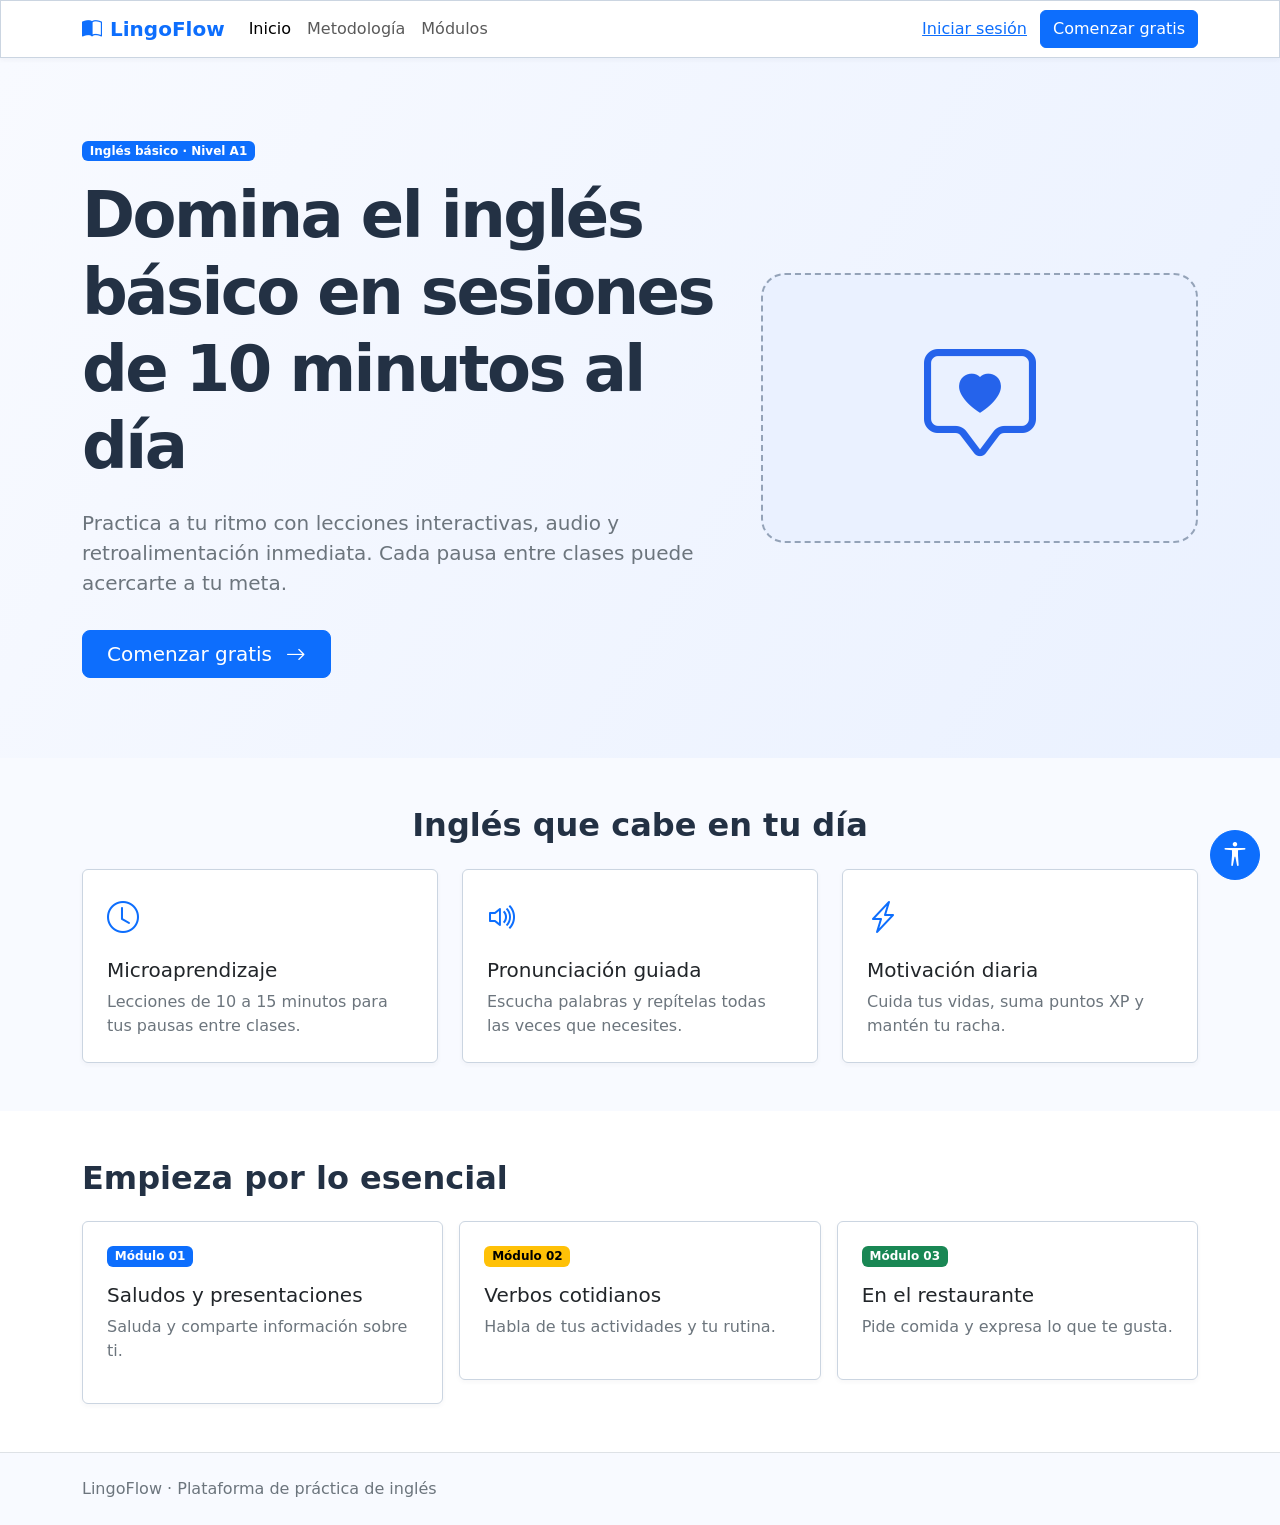
==== t2/index.html @ 1bc38477 "feat: avance t2" ====
<!doctype html>
<html lang="es"><head><meta charset="utf-8"><meta name="viewport" content="width=device-width, initial-scale=1"><title>LingoFlow | Inglés en 10 minutos</title>
<link href="https://cdn.jsdelivr.net/npm/bootstrap@5.3.3/dist/css/bootstrap.min.css" rel="stylesheet"><link href="https://cdn.jsdelivr.net/npm/bootstrap-icons@1.11.3/font/bootstrap-icons.css" rel="stylesheet">
<style>body{background:#f8faff;color:#233144;font-family:system-ui,sans-serif}.navbar,.card{border:1px solid #cbd5e1;box-shadow:0 2px 5px #2331440b}.hero{padding:5rem 0;background:linear-gradient(120deg,#f8faff,#eaf1ff)}.hero h1{font-size:clamp(2.5rem,5vw,4rem);max-width:740px;font-weight:750;letter-spacing:-.04em}.art{min-height:270px;border:2px dashed #94a3b8;border-radius:24px;display:grid;place-items:center;background:#eaf1ff;color:#2563eb;font-size:7rem}.access{position:fixed;right:20px;bottom:20px}.high-contrast{background:#000!important;color:#fff!important}.high-contrast .card,.high-contrast nav,.high-contrast footer{background:#111!important;color:#fff!important;border-color:#ff0!important}.high-contrast a:not(.btn){color:#ff0!important}</style></head>
<body><nav class="navbar navbar-expand-lg bg-white sticky-top"><div class="container-xl"><a class="navbar-brand fw-bold text-primary" href="index.html"><i class="bi bi-book-half me-2"></i>LingoFlow</a><button class="navbar-toggler" data-bs-toggle="collapse" data-bs-target="#nav" aria-label="Abrir menú"><span class="navbar-toggler-icon"></span></button><div id="nav" class="collapse navbar-collapse"><ul class="navbar-nav me-auto"><li class="nav-item"><a class="nav-link active" href="index.html">Inicio</a></li><li class="nav-item"><a class="nav-link" href="#metodo">Metodología</a></li><li class="nav-item"><a class="nav-link" href="#modulos">Módulos</a></li></ul><a class="btn btn-link" href="login.html">Iniciar sesión</a><a class="btn btn-primary" href="login.html#registro">Comenzar gratis</a></div></div></nav>
<main><section class="hero"><div class="container-xl"><div class="row align-items-center g-5"><div class="col-lg-7"><span class="badge text-bg-primary mb-3">Inglés básico · Nivel A1</span><h1>Domina el inglés básico en sesiones de 10 minutos al día</h1><p class="lead text-secondary mt-4">Practica a tu ritmo con lecciones interactivas, audio y retroalimentación inmediata. Cada pausa entre clases puede acercarte a tu meta.</p><a class="btn btn-primary btn-lg mt-3 px-4" href="login.html">Comenzar gratis <i class="bi bi-arrow-right ms-2"></i></a></div><div class="col-lg-5"><div class="art" aria-label="Ilustración de aprendizaje"><i class="bi bi-chat-square-heart"></i></div></div></div></div></section>
<section id="metodo" class="py-5"><div class="container-xl"><h2 class="fw-bold text-center mb-4">Inglés que cabe en tu día</h2><div class="row g-4"><div class="col-md-4"><article class="card p-4 h-100"><i class="bi bi-clock fs-2 text-primary"></i><h3 class="h5 mt-3">Microaprendizaje</h3><p class="text-secondary mb-0">Lecciones de 10 a 15 minutos para tus pausas entre clases.</p></article></div><div class="col-md-4"><article class="card p-4 h-100"><i class="bi bi-volume-up fs-2 text-primary"></i><h3 class="h5 mt-3">Pronunciación guiada</h3><p class="text-secondary mb-0">Escucha palabras y repítelas todas las veces que necesites.</p></article></div><div class="col-md-4"><article class="card p-4 h-100"><i class="bi bi-lightning-charge fs-2 text-primary"></i><h3 class="h5 mt-3">Motivación diaria</h3><p class="text-secondary mb-0">Cuida tus vidas, suma puntos XP y mantén tu racha.</p></article></div></div></div></section>
<section id="modulos" class="py-5 bg-white"><div class="container-xl"><h2 class="fw-bold mb-4">Empieza por lo esencial</h2><div class="row g-3"><div class="col-md-4"><div class="card p-4"><span class="badge text-bg-primary align-self-start">Módulo 01</span><h3 class="h5 mt-3">Saludos y presentaciones</h3><p class="text-secondary">Saluda y comparte información sobre ti.</p></div></div><div class="col-md-4"><div class="card p-4"><span class="badge text-bg-warning align-self-start">Módulo 02</span><h3 class="h5 mt-3">Verbos cotidianos</h3><p class="text-secondary">Habla de tus actividades y tu rutina.</p></div></div><div class="col-md-4"><div class="card p-4"><span class="badge text-bg-success align-self-start">Módulo 03</span><h3 class="h5 mt-3">En el restaurante</h3><p class="text-secondary">Pide comida y expresa lo que te gusta.</p></div></div></div></div></section></main><footer class="py-4 border-top"><div class="container-xl text-secondary">LingoFlow · Plataforma de práctica de inglés</div></footer>
<button class="btn btn-primary rounded-circle access" data-bs-toggle="offcanvas" data-bs-target="#accesibilidad" aria-label="Abrir ajustes de accesibilidad"><i class="bi bi-universal-access fs-4"></i></button><div class="offcanvas offcanvas-end" id="accesibilidad"><div class="offcanvas-header"><h2 class="h5">Accesibilidad</h2><button class="btn-close" data-bs-dismiss="offcanvas" aria-label="Cerrar"></button></div><div class="offcanvas-body"><button class="btn btn-outline-primary w-100 mb-2" id="contraste">Activar alto contraste</button><div class="btn-group w-100"><button class="btn btn-outline-secondary" id="menos">A−</button><button class="btn btn-outline-secondary" id="normal">Tamaño normal</button><button class="btn btn-outline-secondary" id="mas">A+</button></div><button class="btn btn-outline-secondary w-100 mt-2" id="foco">Resaltar foco de teclado</button><button class="btn btn-outline-secondary w-100 mt-2" id="leer">Leer pantalla</button></div></div>
<script src="https://cdn.jsdelivr.net/npm/bootstrap@5.3.3/dist/js/bootstrap.bundle.min.js"></script><script>
// Ajustes accesibles de esta página
const cuerpo=document.body, preferencias=JSON.parse(localStorage.getItem('lingo-accesibilidad')||'{}');let fuente=preferencias.fuente||100;if(preferencias.contraste)cuerpo.classList.add('high-contrast');if(preferencias.foco)cuerpo.classList.add('keyboard-focus');document.documentElement.style.fontSize=fuente+'%';
document.querySelector('#contraste').onclick=()=>{cuerpo.classList.toggle('high-contrast');preferencias.contraste=cuerpo.classList.contains('high-contrast');localStorage.setItem('lingo-accesibilidad',JSON.stringify(preferencias))};document.querySelector('#foco').onclick=()=>{cuerpo.classList.toggle('keyboard-focus');preferencias.foco=cuerpo.classList.contains('keyboard-focus');localStorage.setItem('lingo-accesibilidad',JSON.stringify(preferencias))};document.querySelector('#mas').onclick=()=>cambiarFuente(15);document.querySelector('#menos').onclick=()=>cambiarFuente(-15);document.querySelector('#normal').onclick=()=>{fuente=100;guardarFuente()};function cambiarFuente(cambio){fuente=Math.max(100,Math.min(130,fuente+cambio));guardarFuente()}function guardarFuente(){document.documentElement.style.fontSize=fuente+'%';preferencias.fuente=fuente;localStorage.setItem('lingo-accesibilidad',JSON.stringify(preferencias))}document.querySelector('#leer').onclick=()=>{if(!window.speechSynthesis)return alert('La lectura de voz no está disponible.');const voz=new SpeechSynthesisUtterance(document.querySelector('main').innerText);voz.lang='es-ES';speechSynthesis.speak(voz)};
</script><style>.keyboard-focus :focus-visible{outline:3px solid #f97316!important;outline-offset:3px}</style></body></html>
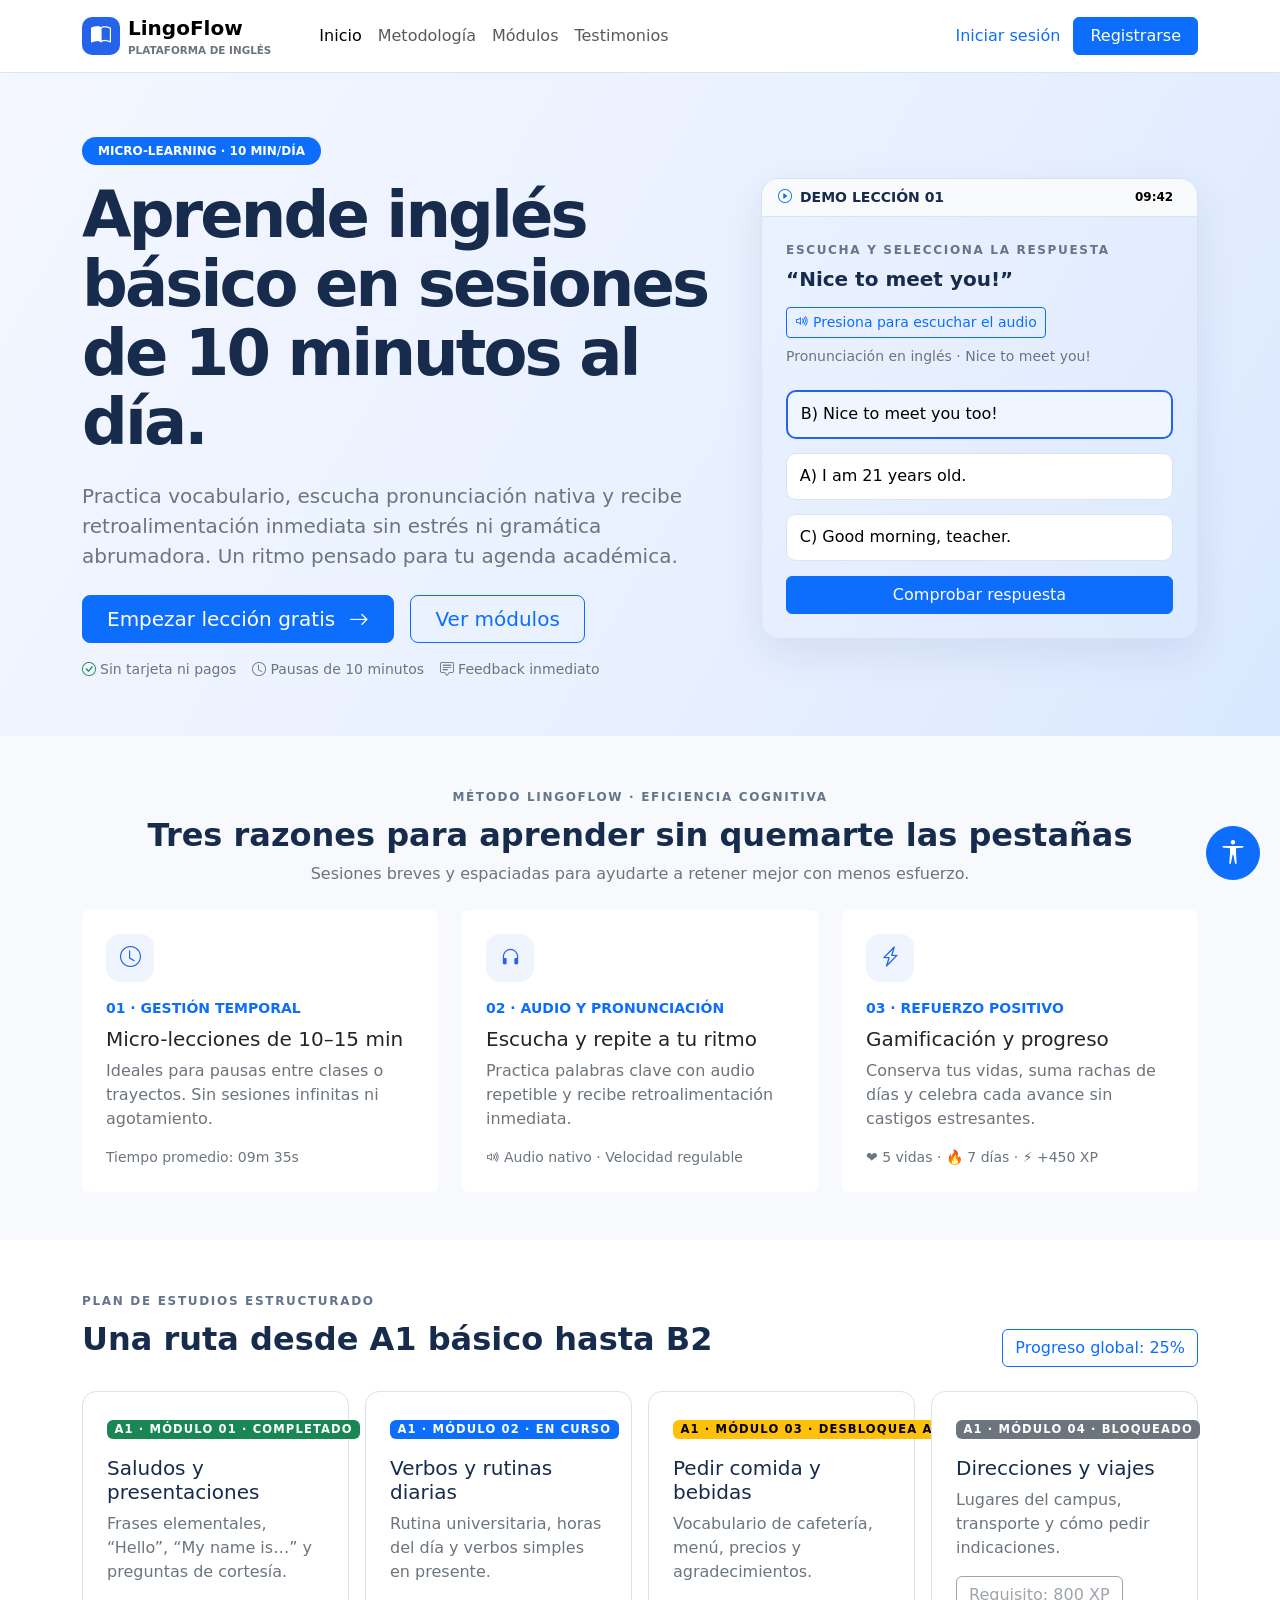
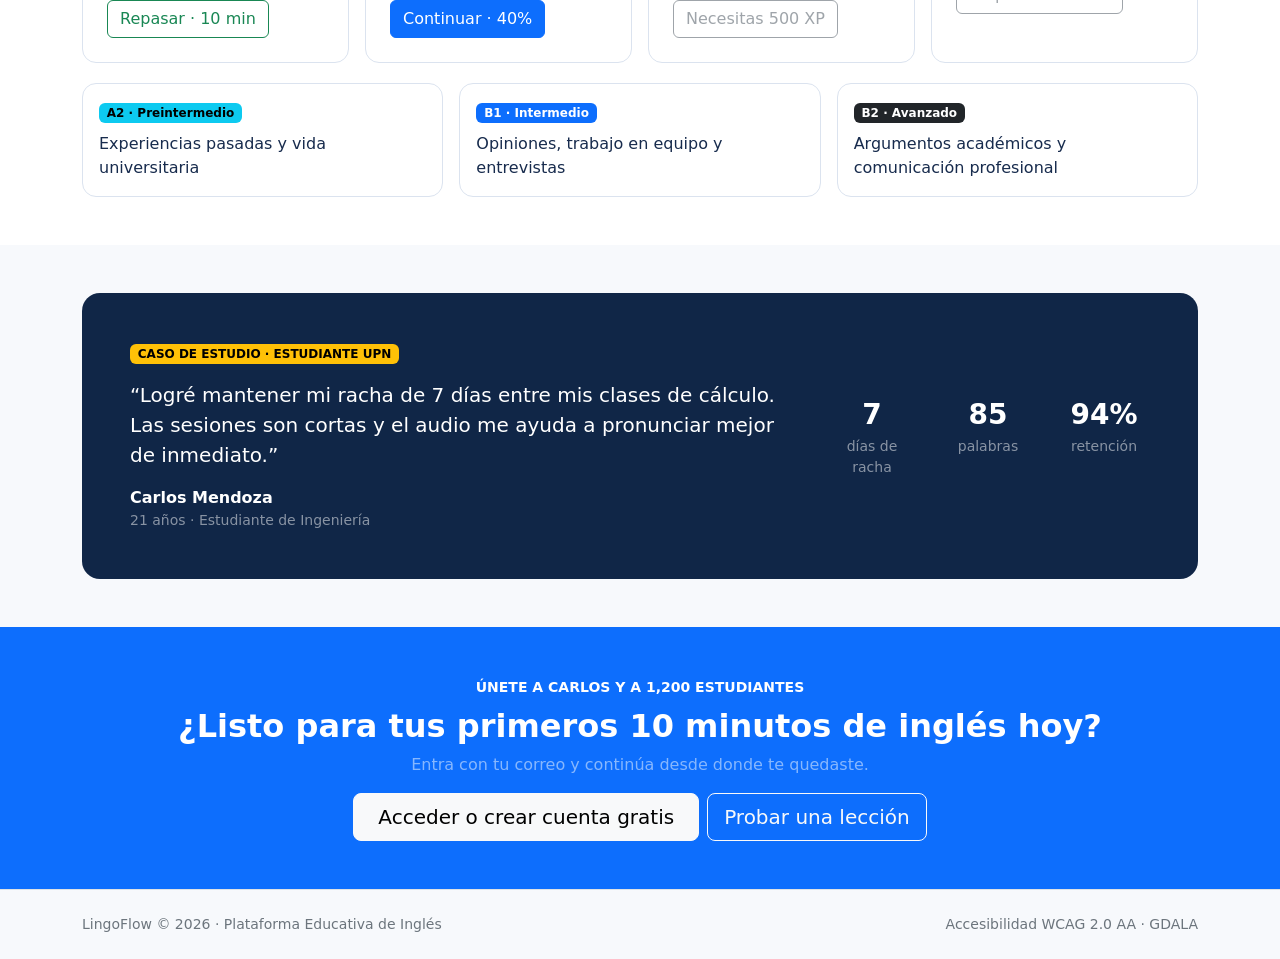
==== commit fb8b12a3: "feat: t2 modificacion de la pagina acorde al diseño y las mejoras de testting" ====
--- a/t2/index.html
+++ b/t2/index.html
@@ -1,14 +1,651 @@
 <!doctype html>
-<html lang="es"><head><meta charset="utf-8"><meta name="viewport" content="width=device-width, initial-scale=1"><title>LingoFlow | Inglés en 10 minutos</title>
-<link href="https://cdn.jsdelivr.net/npm/bootstrap@5.3.3/dist/css/bootstrap.min.css" rel="stylesheet"><link href="https://cdn.jsdelivr.net/npm/bootstrap-icons@1.11.3/font/bootstrap-icons.css" rel="stylesheet">
-<style>body{background:#f8faff;color:#233144;font-family:system-ui,sans-serif}.navbar,.card{border:1px solid #cbd5e1;box-shadow:0 2px 5px #2331440b}.hero{padding:5rem 0;background:linear-gradient(120deg,#f8faff,#eaf1ff)}.hero h1{font-size:clamp(2.5rem,5vw,4rem);max-width:740px;font-weight:750;letter-spacing:-.04em}.art{min-height:270px;border:2px dashed #94a3b8;border-radius:24px;display:grid;place-items:center;background:#eaf1ff;color:#2563eb;font-size:7rem}.access{position:fixed;right:20px;bottom:20px}.high-contrast{background:#000!important;color:#fff!important}.high-contrast .card,.high-contrast nav,.high-contrast footer{background:#111!important;color:#fff!important;border-color:#ff0!important}.high-contrast a:not(.btn){color:#ff0!important}</style></head>
-<body><nav class="navbar navbar-expand-lg bg-white sticky-top"><div class="container-xl"><a class="navbar-brand fw-bold text-primary" href="index.html"><i class="bi bi-book-half me-2"></i>LingoFlow</a><button class="navbar-toggler" data-bs-toggle="collapse" data-bs-target="#nav" aria-label="Abrir menú"><span class="navbar-toggler-icon"></span></button><div id="nav" class="collapse navbar-collapse"><ul class="navbar-nav me-auto"><li class="nav-item"><a class="nav-link active" href="index.html">Inicio</a></li><li class="nav-item"><a class="nav-link" href="#metodo">Metodología</a></li><li class="nav-item"><a class="nav-link" href="#modulos">Módulos</a></li></ul><a class="btn btn-link" href="login.html">Iniciar sesión</a><a class="btn btn-primary" href="login.html#registro">Comenzar gratis</a></div></div></nav>
-<main><section class="hero"><div class="container-xl"><div class="row align-items-center g-5"><div class="col-lg-7"><span class="badge text-bg-primary mb-3">Inglés básico · Nivel A1</span><h1>Domina el inglés básico en sesiones de 10 minutos al día</h1><p class="lead text-secondary mt-4">Practica a tu ritmo con lecciones interactivas, audio y retroalimentación inmediata. Cada pausa entre clases puede acercarte a tu meta.</p><a class="btn btn-primary btn-lg mt-3 px-4" href="login.html">Comenzar gratis <i class="bi bi-arrow-right ms-2"></i></a></div><div class="col-lg-5"><div class="art" aria-label="Ilustración de aprendizaje"><i class="bi bi-chat-square-heart"></i></div></div></div></div></section>
-<section id="metodo" class="py-5"><div class="container-xl"><h2 class="fw-bold text-center mb-4">Inglés que cabe en tu día</h2><div class="row g-4"><div class="col-md-4"><article class="card p-4 h-100"><i class="bi bi-clock fs-2 text-primary"></i><h3 class="h5 mt-3">Microaprendizaje</h3><p class="text-secondary mb-0">Lecciones de 10 a 15 minutos para tus pausas entre clases.</p></article></div><div class="col-md-4"><article class="card p-4 h-100"><i class="bi bi-volume-up fs-2 text-primary"></i><h3 class="h5 mt-3">Pronunciación guiada</h3><p class="text-secondary mb-0">Escucha palabras y repítelas todas las veces que necesites.</p></article></div><div class="col-md-4"><article class="card p-4 h-100"><i class="bi bi-lightning-charge fs-2 text-primary"></i><h3 class="h5 mt-3">Motivación diaria</h3><p class="text-secondary mb-0">Cuida tus vidas, suma puntos XP y mantén tu racha.</p></article></div></div></div></section>
-<section id="modulos" class="py-5 bg-white"><div class="container-xl"><h2 class="fw-bold mb-4">Empieza por lo esencial</h2><div class="row g-3"><div class="col-md-4"><div class="card p-4"><span class="badge text-bg-primary align-self-start">Módulo 01</span><h3 class="h5 mt-3">Saludos y presentaciones</h3><p class="text-secondary">Saluda y comparte información sobre ti.</p></div></div><div class="col-md-4"><div class="card p-4"><span class="badge text-bg-warning align-self-start">Módulo 02</span><h3 class="h5 mt-3">Verbos cotidianos</h3><p class="text-secondary">Habla de tus actividades y tu rutina.</p></div></div><div class="col-md-4"><div class="card p-4"><span class="badge text-bg-success align-self-start">Módulo 03</span><h3 class="h5 mt-3">En el restaurante</h3><p class="text-secondary">Pide comida y expresa lo que te gusta.</p></div></div></div></div></section></main><footer class="py-4 border-top"><div class="container-xl text-secondary">LingoFlow · Plataforma de práctica de inglés</div></footer>
-<button class="btn btn-primary rounded-circle access" data-bs-toggle="offcanvas" data-bs-target="#accesibilidad" aria-label="Abrir ajustes de accesibilidad"><i class="bi bi-universal-access fs-4"></i></button><div class="offcanvas offcanvas-end" id="accesibilidad"><div class="offcanvas-header"><h2 class="h5">Accesibilidad</h2><button class="btn-close" data-bs-dismiss="offcanvas" aria-label="Cerrar"></button></div><div class="offcanvas-body"><button class="btn btn-outline-primary w-100 mb-2" id="contraste">Activar alto contraste</button><div class="btn-group w-100"><button class="btn btn-outline-secondary" id="menos">A−</button><button class="btn btn-outline-secondary" id="normal">Tamaño normal</button><button class="btn btn-outline-secondary" id="mas">A+</button></div><button class="btn btn-outline-secondary w-100 mt-2" id="foco">Resaltar foco de teclado</button><button class="btn btn-outline-secondary w-100 mt-2" id="leer">Leer pantalla</button></div></div>
-<script src="https://cdn.jsdelivr.net/npm/bootstrap@5.3.3/dist/js/bootstrap.bundle.min.js"></script><script>
-// Ajustes accesibles de esta página
-const cuerpo=document.body, preferencias=JSON.parse(localStorage.getItem('lingo-accesibilidad')||'{}');let fuente=preferencias.fuente||100;if(preferencias.contraste)cuerpo.classList.add('high-contrast');if(preferencias.foco)cuerpo.classList.add('keyboard-focus');document.documentElement.style.fontSize=fuente+'%';
-document.querySelector('#contraste').onclick=()=>{cuerpo.classList.toggle('high-contrast');preferencias.contraste=cuerpo.classList.contains('high-contrast');localStorage.setItem('lingo-accesibilidad',JSON.stringify(preferencias))};document.querySelector('#foco').onclick=()=>{cuerpo.classList.toggle('keyboard-focus');preferencias.foco=cuerpo.classList.contains('keyboard-focus');localStorage.setItem('lingo-accesibilidad',JSON.stringify(preferencias))};document.querySelector('#mas').onclick=()=>cambiarFuente(15);document.querySelector('#menos').onclick=()=>cambiarFuente(-15);document.querySelector('#normal').onclick=()=>{fuente=100;guardarFuente()};function cambiarFuente(cambio){fuente=Math.max(100,Math.min(130,fuente+cambio));guardarFuente()}function guardarFuente(){document.documentElement.style.fontSize=fuente+'%';preferencias.fuente=fuente;localStorage.setItem('lingo-accesibilidad',JSON.stringify(preferencias))}document.querySelector('#leer').onclick=()=>{if(!window.speechSynthesis)return alert('La lectura de voz no está disponible.');const voz=new SpeechSynthesisUtterance(document.querySelector('main').innerText);voz.lang='es-ES';speechSynthesis.speak(voz)};
-</script><style>.keyboard-focus :focus-visible{outline:3px solid #f97316!important;outline-offset:3px}</style></body></html>
+<html lang="es">
+  <head>
+    <meta charset="utf-8" />
+    <meta name="viewport" content="width=device-width, initial-scale=1" />
+    <title>LingoFlow | Inglés en micro sesiones</title>
+    <link
+      href="https://cdn.jsdelivr.net/npm/bootstrap@5.3.3/dist/css/bootstrap.min.css"
+      rel="stylesheet"
+    />
+    <link
+      href="https://cdn.jsdelivr.net/npm/bootstrap-icons@1.11.3/font/bootstrap-icons.css"
+      rel="stylesheet"
+    />
+    <style>
+      :root {
+        --ink: #172b4d;
+        --blue: #2563eb;
+        --paper: #f7f9fc;
+        --line: #dbe3ef;
+      }
+      body {
+        background: var(--paper);
+        color: var(--ink);
+        font-family: system-ui, sans-serif;
+      }
+      .navbar {
+        background: #fff;
+        border-bottom: 1px solid var(--line);
+      }
+      .brand-icon {
+        width: 38px;
+        height: 38px;
+        display: inline-grid;
+        place-items: center;
+        background: var(--blue);
+        color: #fff;
+        border-radius: 10px;
+      }
+      .hero {
+        background: linear-gradient(120deg, #f4f7ff, #e7efff 65%, #d9e8ff);
+        padding: 4rem 0 3.5rem;
+      }
+      .hero h1 {
+        font-size: clamp(2.5rem, 5vw, 4rem);
+        font-weight: 750;
+        line-height: 1.08;
+        letter-spacing: -0.045em;
+      }
+      .hero .lead {
+        max-width: 660px;
+      }
+      .demo-card {
+        border: 1px solid #d9e2ee;
+        box-shadow: 0 14px 40px #23426c18;
+        border-radius: 18px;
+      }
+      .demo-top {
+        background: #f8fafc;
+        border-bottom: 1px solid var(--line);
+      }
+      .exercise-choice {
+        border: 1px solid var(--line);
+        border-radius: 10px;
+        padding: 0.65rem 0.8rem;
+        margin: 0.45rem 0;
+        background: #fff;
+      }
+      .exercise-choice.active {
+        border: 2px solid var(--blue);
+        background: #eff6ff;
+      }
+      .section-label {
+        font-size: 0.75rem;
+        letter-spacing: 0.14em;
+        font-weight: 700;
+        color: #64748b;
+      }
+      .benefit-icon {
+        height: 48px;
+        width: 48px;
+        display: grid;
+        place-items: center;
+        border-radius: 14px;
+        background: #eff4ff;
+        color: var(--blue);
+        font-size: 1.3rem;
+      }
+      .module-card {
+        border: 1px solid var(--line);
+        border-radius: 14px;
+        background: #fff;
+      }
+      .level-chip {
+        font-size: 0.72rem;
+        letter-spacing: 0.1em;
+      }
+      .testimonial {
+        background: #102647;
+        color: #fff;
+        border-radius: 18px;
+      }
+      .access {
+        position: fixed;
+        right: 1.25rem;
+        bottom: 1.25rem;
+        z-index: 10;
+        width: 54px;
+        height: 54px;
+      }
+      .high-contrast {
+        background: #000 !important;
+        color: #fff !important;
+      }
+      .high-contrast .card,
+      .high-contrast nav,
+      .high-contrast footer,
+      .high-contrast .offcanvas {
+        background: #111 !important;
+        color: #fff !important;
+        border-color: #ff0 !important;
+      }
+      .high-contrast a:not(.btn) {
+        color: #ff0 !important;
+      }
+      .keyboard-focus :focus-visible {
+        outline: 3px solid #2563eb !important;
+        outline-offset: 2px;
+      }
+      .modo-oscuro {
+        background: #0f172a !important;
+        color: #fff !important;
+      }
+      .modo-oscuro .card,
+      .modo-oscuro nav,
+      .modo-oscuro footer,
+      .modo-oscuro .offcanvas {
+        background: #1e293b !important;
+        color: #fff !important;
+        border-color: #475569 !important;
+      }
+      .modo-oscuro .text-secondary {
+        color: #cbd5e1 !important;
+      }
+      @media (max-width: 767px) {
+        .hero {
+          padding: 3rem 0;
+        }
+        .demo-card {
+          margin-top: 1rem;
+        }
+      }
+    </style>
+  </head>
+  <body>
+    <nav class="navbar navbar-expand-lg sticky-top">
+      <div class="container-xl">
+        <a
+          class="navbar-brand fw-bold d-flex align-items-center gap-2"
+          href="index.html"
+          id="logoLingo"
+          ><span class="brand-icon"><i class="bi bi-book-half"></i></span
+          ><span
+            >LingoFlow<small
+              class="d-block text-secondary"
+              style="font-size: 0.65rem"
+              >PLATAFORMA DE INGLÉS</small
+            ></span
+          ></a
+        >
+        <button
+          class="navbar-toggler"
+          data-bs-toggle="collapse"
+          data-bs-target="#menu"
+          aria-label="Abrir navegación"
+        >
+          <span class="navbar-toggler-icon"></span>
+        </button>
+        <div class="collapse navbar-collapse" id="menu">
+          <ul class="navbar-nav me-auto ms-lg-4" id="menuPublico">
+            <li class="nav-item">
+              <a class="nav-link active" href="index.html">Inicio</a>
+            </li>
+            <li class="nav-item">
+              <a class="nav-link" href="#metodo">Metodología</a>
+            </li>
+            <li class="nav-item">
+              <a class="nav-link" href="#modulos">Módulos</a>
+            </li>
+            <li class="nav-item">
+              <a class="nav-link" href="#testimonio">Testimonios</a>
+            </li>
+          </ul>
+          <ul class="navbar-nav me-auto ms-lg-4 d-none" id="menuPrivado">
+            <li class="nav-item">
+              <a class="nav-link" href="dashboard.html">Mi progreso</a>
+            </li>
+            <li class="nav-item">
+              <a class="nav-link" href="perfil.html">Perfil</a>
+            </li>
+          </ul>
+          <div id="accionesPublicas">
+            <a class="btn btn-link text-decoration-none" href="login.html"
+              >Iniciar sesión</a
+            ><a class="btn btn-primary px-3" href="login.html#registro"
+              >Registrarse</a
+            >
+          </div>
+          <div id="accionesPrivadas" class="d-none align-items-center gap-2">
+            <span
+              id="saludoUsuario"
+              class="small fw-semibold text-secondary"
+            ></span
+            ><button id="cerrarSesion" class="btn btn-outline-primary btn-sm">
+              Salir
+            </button>
+          </div>
+        </div>
+      </div>
+    </nav>
+    <main>
+      <section class="hero">
+        <div class="container-xl">
+          <div class="row align-items-center g-5">
+            <div class="col-lg-7">
+              <span class="badge text-bg-primary rounded-pill px-3 py-2 mb-3"
+                >MICRO-LEARNING · 10 MIN/DÍA</span
+              >
+              <h1>Aprende inglés básico en sesiones de 10 minutos al día.</h1>
+              <p class="lead text-secondary mt-4">
+                Practica vocabulario, escucha pronunciación nativa y recibe
+                retroalimentación inmediata sin estrés ni gramática abrumadora.
+                Un ritmo pensado para tu agenda académica.
+              </p>
+              <div class="d-flex flex-wrap gap-3 mt-4">
+                <a class="btn btn-primary btn-lg px-4" href="login.html"
+                  >Empezar lección gratis
+                  <i class="bi bi-arrow-right ms-2"></i></a
+                ><a class="btn btn-outline-primary btn-lg px-4" href="#modulos"
+                  >Ver módulos</a
+                >
+              </div>
+              <div class="d-flex flex-wrap gap-3 text-secondary small mt-3">
+                <span
+                  ><i class="bi bi-check-circle text-success me-1"></i>Sin
+                  tarjeta ni pagos</span
+                ><span
+                  ><i class="bi bi-clock me-1"></i>Pausas de 10 minutos</span
+                ><span
+                  ><i class="bi bi-chat-square-text me-1"></i>Feedback
+                  inmediato</span
+                >
+              </div>
+            </div>
+            <div class="col-lg-5">
+              <article class="demo-card overflow-hidden">
+                <div
+                  class="demo-top d-flex justify-content-between align-items-center px-3 py-2"
+                >
+                  <strong class="small"
+                    ><i class="bi bi-play-circle text-primary me-2"></i>DEMO
+                    LECCIÓN 01</strong
+                  ><span class="badge text-bg-light">09:42</span>
+                </div>
+                <div class="p-4">
+                  <div class="section-label mb-2">
+                    ESCUCHA Y SELECCIONA LA RESPUESTA
+                  </div>
+                  <h2 class="h5 fw-bold">“Nice to meet you!”</h2>
+                  <button
+                    class="btn btn-outline-primary btn-sm my-2"
+                    id="demoAudio"
+                  >
+                    <i class="bi bi-volume-up me-1"></i>Presiona para escuchar
+                    el audio
+                  </button>
+                  <div id="demoStatus" class="small text-secondary">
+                    Pronunciación en inglés · Nice to meet you!
+                  </div>
+                  <div class="mt-3">
+                    <button class="exercise-choice active w-100 text-start">
+                      B) Nice to meet you too!</button
+                    ><button class="exercise-choice w-100 text-start">
+                      A) I am 21 years old.</button
+                    ><button class="exercise-choice w-100 text-start">
+                      C) Good morning, teacher.
+                    </button>
+                  </div>
+                  <a
+                    href="dashboard.html#catalogo"
+                    class="btn btn-primary w-100 mt-2"
+                    >Comprobar respuesta</a
+                  >
+                </div>
+              </article>
+            </div>
+          </div>
+        </div>
+      </section>
+      <section id="metodo" class="py-5">
+        <div class="container-xl">
+          <div class="text-center mb-4">
+            <span class="section-label"
+              >MÉTODO LINGOFLOW · EFICIENCIA COGNITIVA</span
+            >
+            <h2 class="fw-bold mt-2">
+              Tres razones para aprender sin quemarte las pestañas
+            </h2>
+            <p class="text-secondary">
+              Sesiones breves y espaciadas para ayudarte a retener mejor con
+              menos esfuerzo.
+            </p>
+          </div>
+          <div class="row g-4">
+            <div class="col-md-4">
+              <article class="card border-0 p-4 h-100">
+                <div class="benefit-icon"><i class="bi bi-clock"></i></div>
+                <span class="small fw-bold text-primary mt-3"
+                  >01 · GESTIÓN TEMPORAL</span
+                >
+                <h3 class="h5 mt-2">Micro-lecciones de 10–15 min</h3>
+                <p class="text-secondary">
+                  Ideales para pausas entre clases o trayectos. Sin sesiones
+                  infinitas ni agotamiento.
+                </p>
+                <span class="small text-secondary mt-auto"
+                  >Tiempo promedio: 09m 35s</span
+                >
+              </article>
+            </div>
+            <div class="col-md-4">
+              <article class="card border-0 p-4 h-100">
+                <div class="benefit-icon"><i class="bi bi-headphones"></i></div>
+                <span class="small fw-bold text-primary mt-3"
+                  >02 · AUDIO Y PRONUNCIACIÓN</span
+                >
+                <h3 class="h5 mt-2">Escucha y repite a tu ritmo</h3>
+                <p class="text-secondary">
+                  Practica palabras clave con audio repetible y recibe
+                  retroalimentación inmediata.
+                </p>
+                <span class="small text-secondary mt-auto"
+                  ><i class="bi bi-volume-up me-1"></i>Audio nativo · Velocidad
+                  regulable</span
+                >
+              </article>
+            </div>
+            <div class="col-md-4">
+              <article class="card border-0 p-4 h-100">
+                <div class="benefit-icon">
+                  <i class="bi bi-lightning-charge"></i>
+                </div>
+                <span class="small fw-bold text-primary mt-3"
+                  >03 · REFUERZO POSITIVO</span
+                >
+                <h3 class="h5 mt-2">Gamificación y progreso</h3>
+                <p class="text-secondary">
+                  Conserva tus vidas, suma rachas de días y celebra cada avance
+                  sin castigos estresantes.
+                </p>
+                <span class="small text-secondary mt-auto"
+                  >❤️ 5 vidas · 🔥 7 días · ⚡ +450 XP</span
+                >
+              </article>
+            </div>
+          </div>
+        </div>
+      </section>
+      <section id="modulos" class="py-5 bg-white">
+        <div class="container-xl">
+          <div
+            class="d-flex flex-wrap justify-content-between align-items-end mb-4"
+          >
+            <div>
+              <span class="section-label">PLAN DE ESTUDIOS ESTRUCTURADO</span>
+              <h2 class="fw-bold mt-2">Una ruta desde A1 básico hasta B2</h2>
+            </div>
+            <a class="btn btn-outline-primary">Progreso global: 25%</a>
+          </div>
+          <div class="row g-3">
+            <div class="col-md-6 col-xl-3">
+              <article class="module-card p-4 h-100">
+                <span class="badge text-bg-success level-chip"
+                  >A1 · MÓDULO 01 · COMPLETADO</span
+                >
+                <h3 class="h5 mt-3">Saludos y presentaciones</h3>
+                <p class="text-secondary">
+                  Frases elementales, “Hello”, “My name is…” y preguntas de
+                  cortesía.
+                </p>
+                <a class="btn btn-outline-success">Repasar · 10 min</a>
+              </article>
+            </div>
+            <div class="col-md-6 col-xl-3">
+              <article class="module-card p-4 h-100">
+                <span class="badge text-bg-primary level-chip"
+                  >A1 · MÓDULO 02 · EN CURSO</span
+                >
+                <h3 class="h5 mt-3">Verbos y rutinas diarias</h3>
+                <p class="text-secondary">
+                  Rutina universitaria, horas del día y verbos simples en
+                  presente.
+                </p>
+                <a class="btn btn-primary">Continuar · 40%</a>
+              </article>
+            </div>
+            <div class="col-md-6 col-xl-3">
+              <article class="module-card p-4 h-100">
+                <span class="badge text-bg-warning level-chip"
+                  >A1 · MÓDULO 03 · DESBLOQUEA A 500 XP</span
+                >
+                <h3 class="h5 mt-3">Pedir comida y bebidas</h3>
+                <p class="text-secondary">
+                  Vocabulario de cafetería, menú, precios y agradecimientos.
+                </p>
+                <button class="btn btn-outline-secondary" disabled>
+                  Necesitas 500 XP
+                </button>
+              </article>
+            </div>
+            <div class="col-md-6 col-xl-3">
+              <article class="module-card p-4 h-100">
+                <span class="badge text-bg-secondary level-chip"
+                  >A1 · MÓDULO 04 · BLOQUEADO</span
+                >
+                <h3 class="h5 mt-3">Direcciones y viajes</h3>
+                <p class="text-secondary">
+                  Lugares del campus, transporte y cómo pedir indicaciones.
+                </p>
+                <button class="btn btn-outline-secondary" disabled>
+                  Requisito: 800 XP
+                </button>
+              </article>
+            </div>
+          </div>
+          <div class="row g-3 mt-1">
+            <div class="col-md-4">
+              <article class="module-card p-3">
+                <span class="badge text-bg-info">A2 · Preintermedio</span>
+                <p class="mb-0 mt-2">
+                  Experiencias pasadas y vida universitaria
+                </p>
+              </article>
+            </div>
+            <div class="col-md-4">
+              <article class="module-card p-3">
+                <span class="badge text-bg-primary">B1 · Intermedio</span>
+                <p class="mb-0 mt-2">
+                  Opiniones, trabajo en equipo y entrevistas
+                </p>
+              </article>
+            </div>
+            <div class="col-md-4">
+              <article class="module-card p-3">
+                <span class="badge text-bg-dark">B2 · Avanzado</span>
+                <p class="mb-0 mt-2">
+                  Argumentos académicos y comunicación profesional
+                </p>
+              </article>
+            </div>
+          </div>
+        </div>
+      </section>
+      <section id="testimonio" class="py-5">
+        <div class="container-xl">
+          <div class="testimonial p-4 p-lg-5">
+            <div class="row align-items-center g-4">
+              <div class="col-lg-8">
+                <span class="badge text-bg-warning mb-3"
+                  >CASO DE ESTUDIO · ESTUDIANTE UPN</span
+                >
+                <blockquote class="fs-5 mb-3">
+                  “Logré mantener mi racha de 7 días entre mis clases de
+                  cálculo. Las sesiones son cortas y el audio me ayuda a
+                  pronunciar mejor de inmediato.”
+                </blockquote>
+                <strong>Carlos Mendoza</strong>
+                <div class="small text-white-50">
+                  21 años · Estudiante de Ingeniería
+                </div>
+              </div>
+              <div class="col-lg-4">
+                <div class="row text-center">
+                  <div class="col-4">
+                    <strong class="fs-3">7</strong>
+                    <div class="small text-white-50">días de racha</div>
+                  </div>
+                  <div class="col-4">
+                    <strong class="fs-3">85</strong>
+                    <div class="small text-white-50">palabras</div>
+                  </div>
+                  <div class="col-4">
+                    <strong class="fs-3">94%</strong>
+                    <div class="small text-white-50">retención</div>
+                  </div>
+                </div>
+              </div>
+            </div>
+          </div>
+        </div>
+      </section>
+      <section class="py-5 bg-primary text-white text-center">
+        <div class="container">
+          <span class="small fw-bold"
+            >ÚNETE A CARLOS Y A 1,200 ESTUDIANTES</span
+          >
+          <h2 class="fw-bold mt-2">
+            ¿Listo para tus primeros 10 minutos de inglés hoy?
+          </h2>
+          <p class="text-white-50">
+            Entra con tu correo y continúa desde donde te quedaste.
+          </p>
+          <a href="login.html#registro" class="btn btn-light btn-lg px-4"
+            >Acceder o crear cuenta gratis</a
+          ><a href="login.html" class="btn btn-outline-light btn-lg ms-2"
+            >Probar una lección</a
+          >
+        </div>
+      </section>
+    </main>
+    <footer class="py-4 border-top">
+      <div
+        class="container-xl small text-secondary d-flex flex-wrap justify-content-between gap-2"
+      >
+        <span>LingoFlow © 2026 · Plataforma Educativa de Inglés</span
+        ><span>Accesibilidad WCAG 2.0 AA · GDALA</span>
+      </div>
+    </footer>
+    <button
+      class="btn btn-primary rounded-circle access"
+      data-bs-toggle="offcanvas"
+      data-bs-target="#accesibilidad"
+      aria-label="Menú de Accesibilidad"
+    >
+      <i class="bi bi-universal-access fs-4"></i>
+    </button>
+    <div class="offcanvas offcanvas-end" id="accesibilidad">
+      <div class="offcanvas-header">
+        <h2 class="h5">Accesibilidad</h2>
+        <button
+          class="btn-close"
+          data-bs-dismiss="offcanvas"
+          aria-label="Cerrar"
+        ></button>
+      </div>
+      <div class="offcanvas-body">
+        <button id="contraste" class="btn btn-outline-primary w-100 mb-2">
+          Alto contraste
+        </button>
+        <div class="btn-group w-100">
+          <button id="menos" class="btn btn-outline-secondary">A−</button
+          ><button id="normal" class="btn btn-outline-secondary">Normal</button
+          ><button id="mas" class="btn btn-outline-secondary">A+</button>
+        </div>
+        <button id="foco" class="btn btn-outline-secondary w-100 mt-2">
+          Foco de teclado</button
+        ><button id="oscuro" class="btn btn-outline-secondary w-100 mt-2">
+          Modo oscuro</button
+        ><button id="leer" class="btn btn-outline-secondary w-100 mt-2">
+          Leer pantalla
+        </button>
+      </div>
+    </div>
+    <script src="https://cdn.jsdelivr.net/npm/bootstrap@5.3.3/dist/js/bootstrap.bundle.min.js"></script>
+    <script>
+      const usuarioActivoInicio = localStorage.getItem("lingo-usuario-activo");
+      if (usuarioActivoInicio) {
+        document.querySelector("#logoLingo").href = "dashboard.html";
+        document.querySelector("#menuPublico").classList.add("d-none");
+        document.querySelector("#menuPrivado").classList.remove("d-none");
+        document.querySelector("#accionesPublicas").classList.add("d-none");
+        document.querySelector("#accionesPrivadas").classList.remove("d-none");
+        fetch("data.json")
+          .then((r) => r.json())
+          .then((data) => {
+            const usuarios =
+              JSON.parse(localStorage.getItem("lingo-usuarios") || "null") ||
+              data.usuarios;
+            const usuario = usuarios.find((u) => u.id === usuarioActivoInicio);
+            if (usuario)
+              document.querySelector("#saludoUsuario").textContent =
+                "Hola, " + usuario.nombre.split(" ")[0];
+          });
+      }
+      document.querySelector("#cerrarSesion").onclick = () => {
+        localStorage.removeItem("lingo-usuario-activo");
+        location.reload();
+      };
+    </script>
+    <script>
+      const cuerpo = document.body,
+        pref = JSON.parse(localStorage.getItem("lingo-accesibilidad") || "{}");
+      let fuente = pref.fuente || 100;
+      if (pref.contraste) cuerpo.classList.add("high-contrast");
+      if (pref.foco) cuerpo.classList.add("keyboard-focus");
+      if (pref.oscuro) cuerpo.classList.add("modo-oscuro");
+      document.documentElement.style.fontSize = fuente + "%";
+      document.querySelector("#demoAudio").onclick = () => {
+        const voz = new SpeechSynthesisUtterance("Nice to meet you!");
+        voz.lang = "en-US";
+        voz.onstart = () =>
+          (document.querySelector("#demoStatus").textContent =
+            "Reproduciendo audio…");
+        voz.onend = () =>
+          (document.querySelector("#demoStatus").textContent =
+            "Pronunciación en inglés · Nice to meet you!");
+        speechSynthesis.speak(voz);
+      };
+      document.querySelectorAll(".exercise-choice").forEach(
+        (b) =>
+          (b.onclick = () => {
+            document
+              .querySelectorAll(".exercise-choice")
+              .forEach((x) => x.classList.remove("active"));
+            b.classList.add("active");
+          }),
+      );
+      document.querySelector("#contraste").onclick = () => {
+        cuerpo.classList.toggle("high-contrast");
+        pref.contraste = cuerpo.classList.contains("high-contrast");
+        localStorage.setItem("lingo-accesibilidad", JSON.stringify(pref));
+      };
+      document.querySelector("#foco").onclick = () => {
+        cuerpo.classList.toggle("keyboard-focus");
+        pref.foco = cuerpo.classList.contains("keyboard-focus");
+        localStorage.setItem("lingo-accesibilidad", JSON.stringify(pref));
+      };
+      document.querySelector("#oscuro").onclick = () => {
+        cuerpo.classList.toggle("modo-oscuro");
+        pref.oscuro = cuerpo.classList.contains("modo-oscuro");
+        localStorage.setItem("lingo-accesibilidad", JSON.stringify(pref));
+      };
+      document.querySelector("#mas").onclick = () => tamano(15);
+      document.querySelector("#menos").onclick = () => tamano(-15);
+      document.querySelector("#normal").onclick = () => tamano(100 - fuente);
+      function tamano(n) {
+        fuente = Math.max(100, Math.min(150, fuente + n));
+        document.documentElement.style.fontSize = fuente + "%";
+        pref.fuente = fuente;
+        localStorage.setItem("lingo-accesibilidad", JSON.stringify(pref));
+      }
+      document.querySelector("#leer").onclick = () => {
+        const voz = new SpeechSynthesisUtterance(
+          document.querySelector("main").innerText,
+        );
+        voz.lang = "es-ES";
+        speechSynthesis.speak(voz);
+      };
+    </script>
+  </body>
+</html>
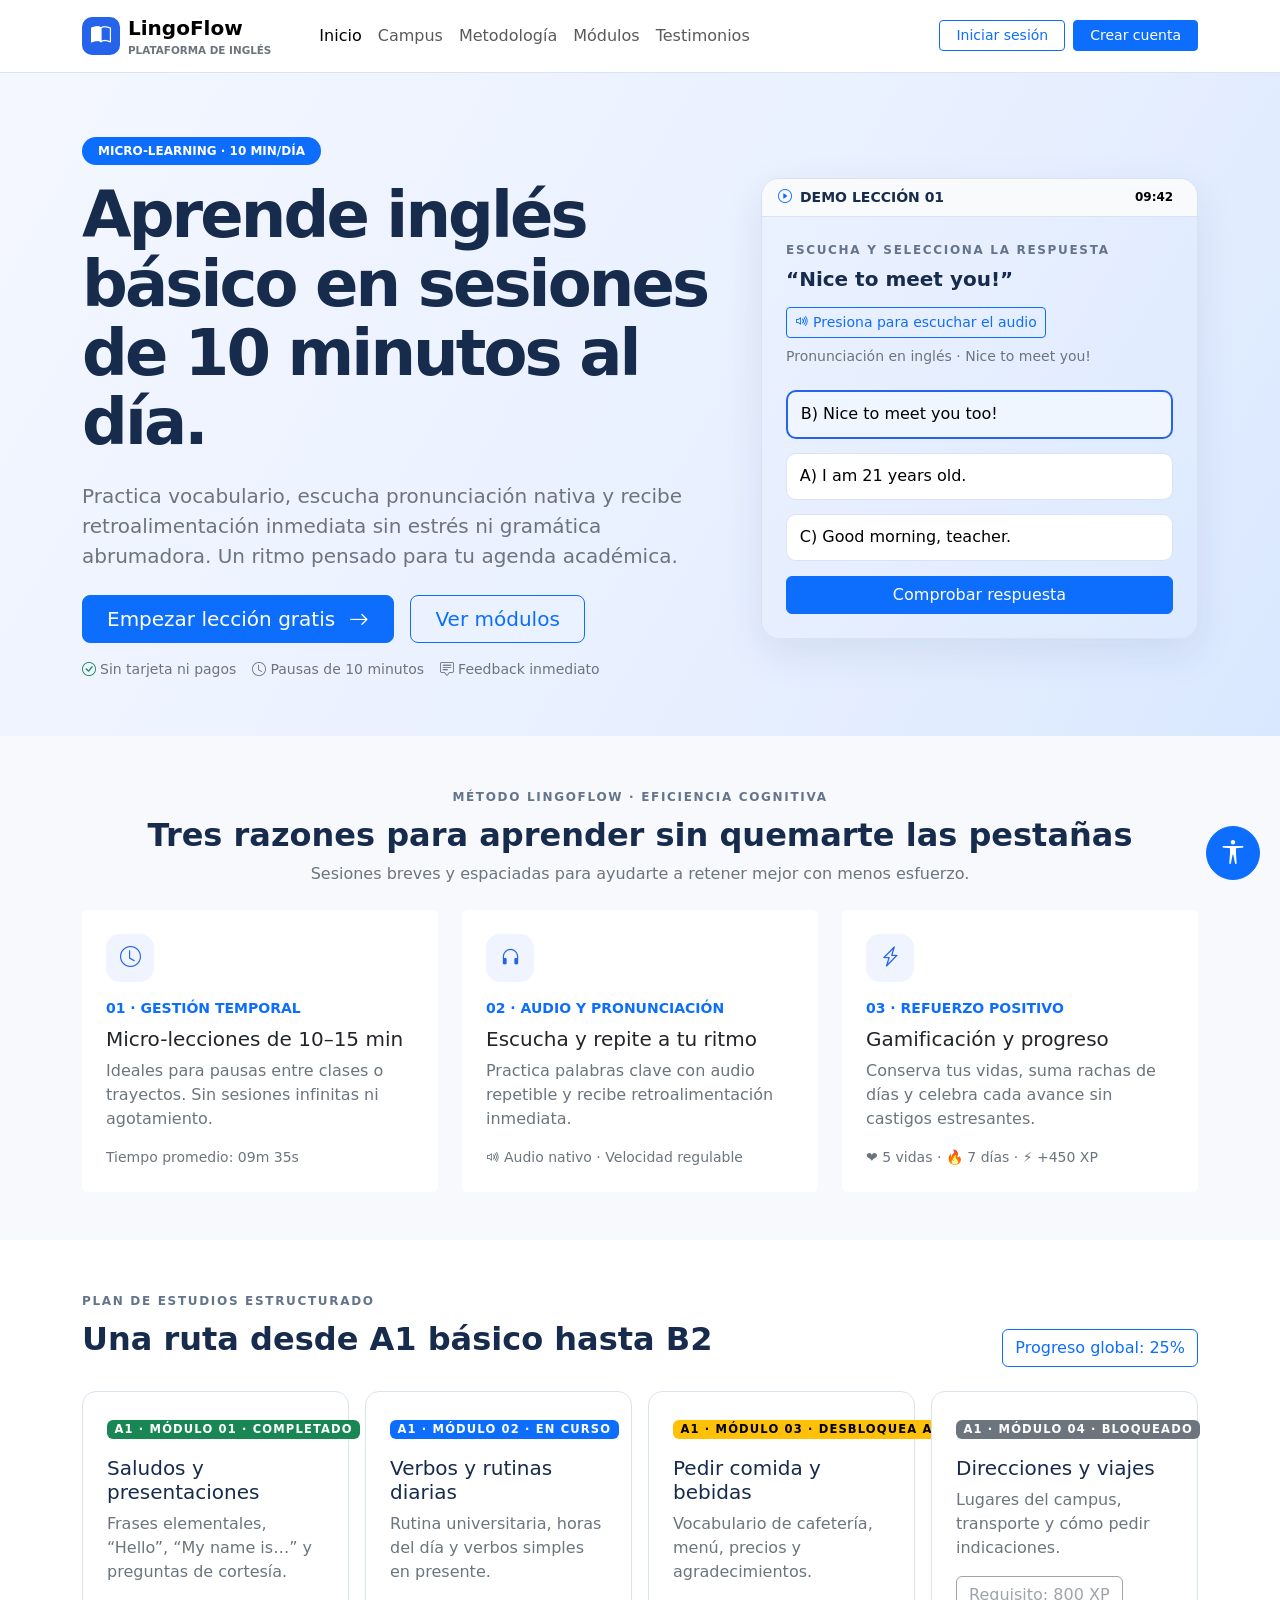
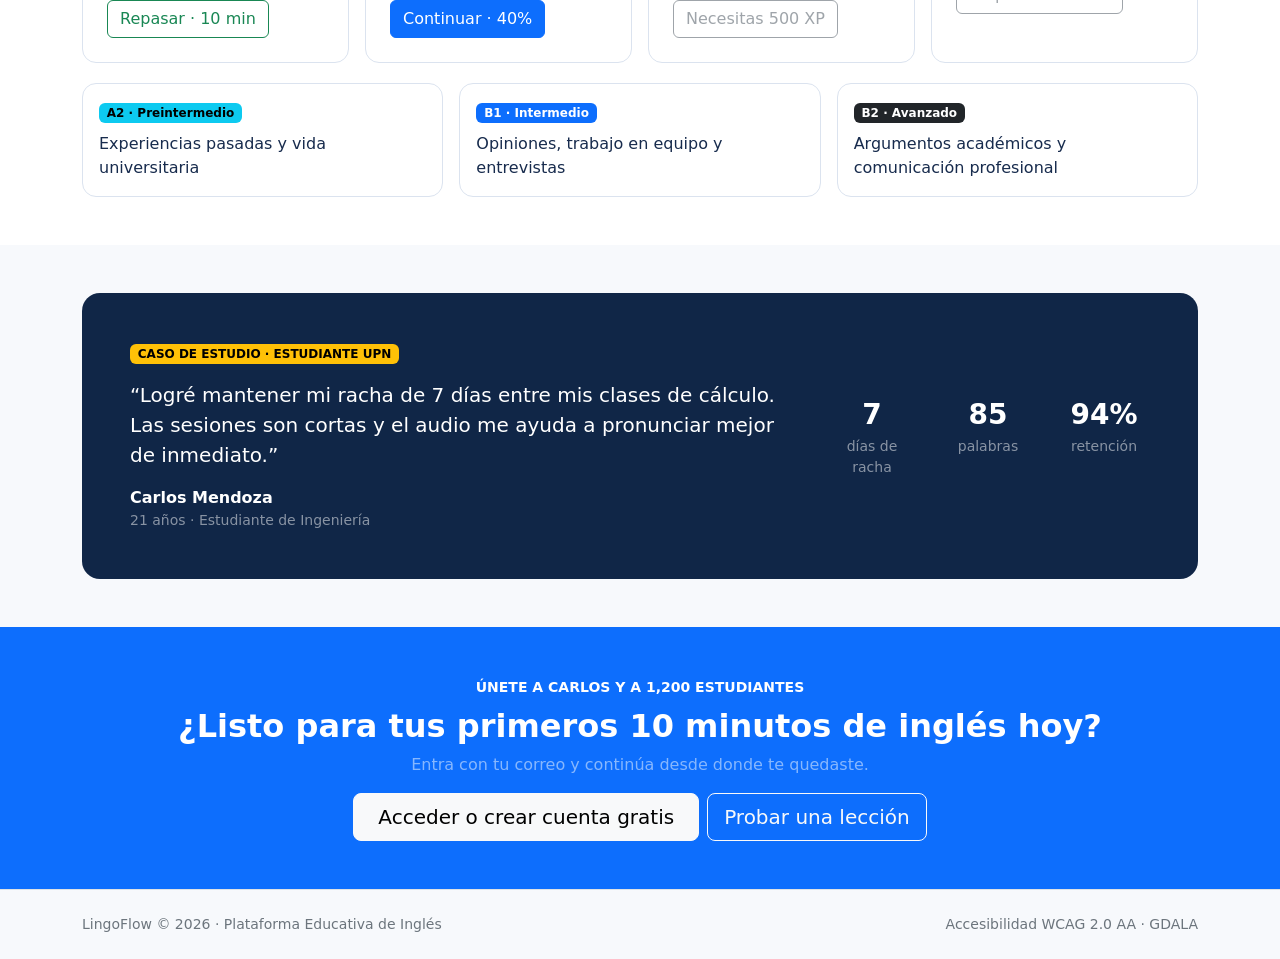
==== commit 555f419d: "Agrega segunda landing page, dashboard analítico y sincronización de usuarios" ====
--- a/t2/index.html
+++ b/t2/index.html
@@ -176,12 +176,17 @@
         >
           <span class="navbar-toggler-icon"></span>
         </button>
+
         <div class="collapse navbar-collapse" id="menu">
+          <!-- MENÚ PÚBLICO (Visible sin sesión: 2 Landing Pages + acceso rápido) -->
           <ul class="navbar-nav me-auto ms-lg-4" id="menuPublico">
             <li class="nav-item">
               <a class="nav-link active" href="index.html">Inicio</a>
             </li>
             <li class="nav-item">
+              <a class="nav-link" href="landing-universidades.html">Campus</a>
+            </li>
+            <li class="nav-item">
               <a class="nav-link" href="#metodo">Metodología</a>
             </li>
             <li class="nav-item">
@@ -191,33 +196,59 @@
               <a class="nav-link" href="#testimonio">Testimonios</a>
             </li>
           </ul>
+
+          <!-- MENÚ PRIVADO (Visible con sesión iniciada: 2 Dashboards + Perfil) -->
           <ul class="navbar-nav me-auto ms-lg-4 d-none" id="menuPrivado">
             <li class="nav-item">
               <a class="nav-link" href="dashboard.html">Mi progreso</a>
             </li>
             <li class="nav-item">
+              <a class="nav-link" href="dashboard-analitico.html">Analítica</a>
+            </li>
+            <li class="nav-item">
+              <a class="nav-link" href="landing-universidades.html">Campus</a>
+            </li>
+            <li class="nav-item">
               <a class="nav-link" href="perfil.html">Perfil</a>
             </li>
           </ul>
-          <div id="accionesPublicas">
-            <a class="btn btn-link text-decoration-none" href="login.html"
-              >Iniciar sesión</a
-            ><a class="btn btn-primary px-3" href="login.html#registro"
-              >Registrarse</a
+
+          <!-- BOTONES DE INICIO DE SESIÓN (Público) -->
+          <div
+            class="d-flex flex-wrap gap-2 mt-2 mt-lg-0"
+            id="accionesPublicas"
+          >
+            <a class="btn btn-outline-primary btn-sm px-3" href="login.html">
+              Iniciar sesión
+            </a>
+            <a class="btn btn-primary btn-sm px-3" href="login.html#registro">
+              Crear cuenta
+            </a>
+          </div>
+
+          <!-- DATOS DE USUARIO Y CERRAR SESIÓN (Privado) -->
+          <div
+            class="d-none align-items-center gap-2 mt-2 mt-lg-0"
+            id="accionesPrivadas"
+          >
+            <span class="small fw-bold text-primary" id="saludoUsuario"
+              >Hola, Carlos</span
             >
-          </div>
-          <div id="accionesPrivadas" class="d-none align-items-center gap-2">
-            <span
-              id="saludoUsuario"
-              class="small fw-semibold text-secondary"
-            ></span
-            ><button id="cerrarSesion" class="btn btn-outline-primary btn-sm">
+            <a class="btn btn-primary btn-sm" href="dashboard.html"
+              >Ir al panel</a
+            >
+            <button
+              class="btn btn-outline-danger btn-sm"
+              id="cerrarSesion"
+              type="button"
+            >
               Salir
             </button>
           </div>
         </div>
       </div>
     </nav>
+
     <main>
       <section class="hero">
         <div class="container-xl">
@@ -286,9 +317,7 @@
                       C) Good morning, teacher.
                     </button>
                   </div>
-                  <a
-                    href="dashboard.html#catalogo"
-                    class="btn btn-primary w-100 mt-2"
+                  <a href="leccion.html" class="btn btn-primary w-100 mt-2"
                     >Comprobar respuesta</a
                   >
                 </div>
@@ -297,6 +326,7 @@
           </div>
         </div>
       </section>
+
       <section id="metodo" class="py-5">
         <div class="container-xl">
           <div class="text-center mb-4">
@@ -366,6 +396,7 @@
           </div>
         </div>
       </section>
+
       <section id="modulos" class="py-5 bg-white">
         <div class="container-xl">
           <div
@@ -375,7 +406,9 @@
               <span class="section-label">PLAN DE ESTUDIOS ESTRUCTURADO</span>
               <h2 class="fw-bold mt-2">Una ruta desde A1 básico hasta B2</h2>
             </div>
-            <a class="btn btn-outline-primary">Progreso global: 25%</a>
+            <a href="dashboard.html" class="btn btn-outline-primary"
+              >Progreso global: 25%</a
+            >
           </div>
           <div class="row g-3">
             <div class="col-md-6 col-xl-3">
@@ -388,7 +421,9 @@
                   Frases elementales, “Hello”, “My name is…” y preguntas de
                   cortesía.
                 </p>
-                <a class="btn btn-outline-success">Repasar · 10 min</a>
+                <a href="leccion.html" class="btn btn-outline-success"
+                  >Repasar · 10 min</a
+                >
               </article>
             </div>
             <div class="col-md-6 col-xl-3">
@@ -401,7 +436,9 @@
                   Rutina universitaria, horas del día y verbos simples en
                   presente.
                 </p>
-                <a class="btn btn-primary">Continuar · 40%</a>
+                <a href="leccion.html" class="btn btn-primary"
+                  >Continuar · 40%</a
+                >
               </article>
             </div>
             <div class="col-md-6 col-xl-3">
@@ -461,6 +498,7 @@
           </div>
         </div>
       </section>
+
       <section id="testimonio" class="py-5">
         <div class="container-xl">
           <div class="testimonial p-4 p-lg-5">
@@ -499,6 +537,7 @@
           </div>
         </div>
       </section>
+
       <section class="py-5 bg-primary text-white text-center">
         <div class="container">
           <span class="small fw-bold"
@@ -518,6 +557,7 @@
         </div>
       </section>
     </main>
+
     <footer class="py-4 border-top">
       <div
         class="container-xl small text-secondary d-flex flex-wrap justify-content-between gap-2"
@@ -526,6 +566,7 @@
         ><span>Accesibilidad WCAG 2.0 AA · GDALA</span>
       </div>
     </footer>
+
     <button
       class="btn btn-primary rounded-circle access"
       data-bs-toggle="offcanvas"
@@ -561,31 +602,58 @@
         </button>
       </div>
     </div>
+
     <script src="https://cdn.jsdelivr.net/npm/bootstrap@5.3.3/dist/js/bootstrap.bundle.min.js"></script>
     <script>
       const usuarioActivoInicio = localStorage.getItem("lingo-usuario-activo");
+      const logoLingo = document.querySelector("#logoLingo");
+      const menuPublico = document.querySelector("#menuPublico");
+      const menuPrivado = document.querySelector("#menuPrivado");
+      const accionesPublicas = document.querySelector("#accionesPublicas");
+      const accionesPrivadas = document.querySelector("#accionesPrivadas");
+      const saludoUsuario = document.querySelector("#saludoUsuario");
+      const btnCerrarSesion = document.querySelector("#cerrarSesion");
+
       if (usuarioActivoInicio) {
-        document.querySelector("#logoLingo").href = "dashboard.html";
-        document.querySelector("#menuPublico").classList.add("d-none");
-        document.querySelector("#menuPrivado").classList.remove("d-none");
-        document.querySelector("#accionesPublicas").classList.add("d-none");
-        document.querySelector("#accionesPrivadas").classList.remove("d-none");
+        if (logoLingo) logoLingo.href = "dashboard.html";
+        if (menuPublico) menuPublico.classList.add("d-none");
+        if (menuPrivado) menuPrivado.classList.remove("d-none");
+        if (accionesPublicas) {
+          accionesPublicas.classList.add("d-none");
+          accionesPublicas.classList.remove("d-flex");
+        }
+        if (accionesPrivadas) {
+          accionesPrivadas.classList.remove("d-none");
+          accionesPrivadas.classList.add("d-flex");
+        }
+
         fetch("data.json")
-          .then((r) => r.json())
+          .then((r) => {
+            if (!r.ok) throw new Error("No se encontró data.json");
+            return r.json();
+          })
           .then((data) => {
             const usuarios =
               JSON.parse(localStorage.getItem("lingo-usuarios") || "null") ||
-              data.usuarios;
+              data.usuarios ||
+              [];
             const usuario = usuarios.find((u) => u.id === usuarioActivoInicio);
-            if (usuario)
-              document.querySelector("#saludoUsuario").textContent =
+            if (usuario && saludoUsuario) {
+              saludoUsuario.textContent =
                 "Hola, " + usuario.nombre.split(" ")[0];
+            }
+          })
+          .catch(() => {
+            if (saludoUsuario) saludoUsuario.textContent = "Hola, Carlos";
           });
       }
-      document.querySelector("#cerrarSesion").onclick = () => {
-        localStorage.removeItem("lingo-usuario-activo");
-        location.reload();
-      };
+
+      if (btnCerrarSesion) {
+        btnCerrarSesion.onclick = () => {
+          localStorage.removeItem("lingo-usuario-activo");
+          location.reload();
+        };
+      }
     </script>
     <script>
       const cuerpo = document.body,
